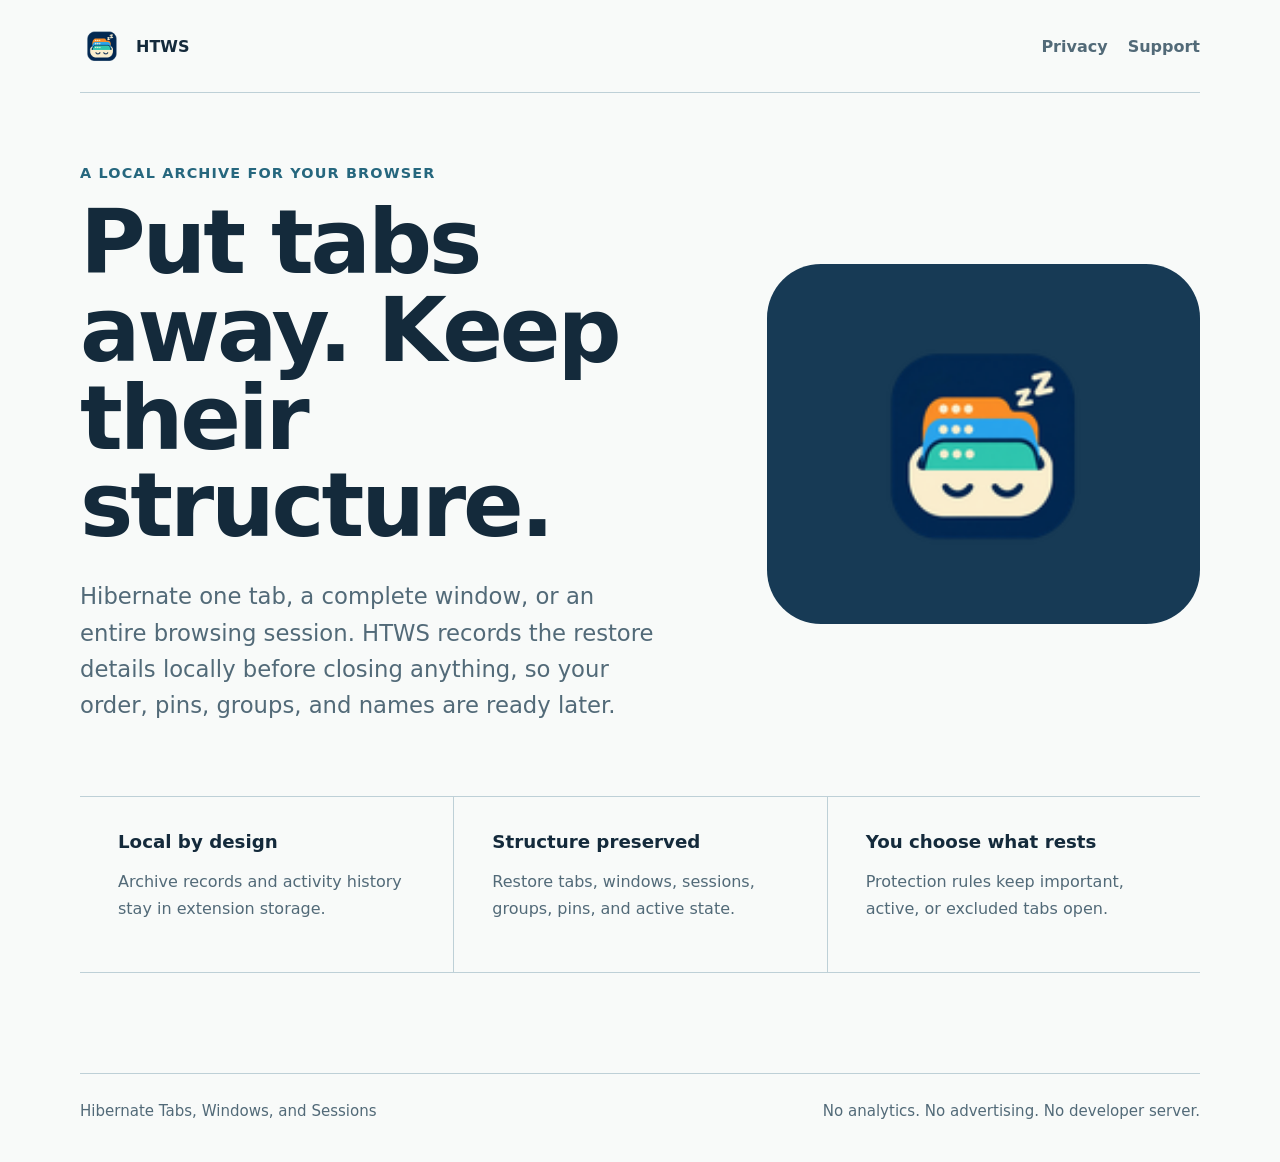
==== index.html @ d1ae0f8e "initial commit" ====
<!doctype html>
<html lang="en">
  <head>
    <meta charset="utf-8" />
    <meta name="viewport" content="width=device-width, initial-scale=1" />
    <meta
      name="description"
      content="Hibernate tabs, windows, and complete browsing sessions, then restore their structure when you are ready."
    />
    <title>Hibernate Tabs, Windows, and Sessions</title>
    <link rel="icon" href="assets/icon-128.png" />
    <link rel="stylesheet" href="styles.css" />
  </head>
  <body>
    <header class="site-header">
      <a class="brand" href="index.html">
        <img src="assets/icon-128.png" alt="" />
        <span>HTWS</span>
      </a>
      <nav aria-label="Primary navigation">
        <a href="privacy.html">Privacy</a>
        <a href="support.html">Support</a>
      </nav>
    </header>
    <main>
      <section class="hero">
        <div>
          <p class="eyebrow">A local archive for your browser</p>
          <h1>Put tabs away. Keep their structure.</h1>
          <p class="lead">
            Hibernate one tab, a complete window, or an entire browsing session.
            HTWS records the restore details locally before closing anything, so
            your order, pins, groups, and names are ready later.
          </p>
        </div>
        <div class="hero-mark" aria-hidden="true">
          <img src="assets/icon-128.png" alt="" />
        </div>
      </section>
      <section class="feature-band" aria-label="Product highlights">
        <div class="feature">
          <strong>Local by design</strong>
          <p>Archive records and activity history stay in extension storage.</p>
        </div>
        <div class="feature">
          <strong>Structure preserved</strong>
          <p>
            Restore tabs, windows, sessions, groups, pins, and active state.
          </p>
        </div>
        <div class="feature">
          <strong>You choose what rests</strong>
          <p>Protection rules keep important, active, or excluded tabs open.</p>
        </div>
      </section>
    </main>
    <footer class="site-footer">
      <span>Hibernate Tabs, Windows, and Sessions</span>
      <span>No analytics. No advertising. No developer server.</span>
    </footer>
  </body>
</html>
---- styles.css ----
:root {
  color-scheme: light;
  --ink: #142a3b;
  --muted: #526a78;
  --deep-blue: #173a55;
  --soft-blue: #e7f0f3;
  --paper: #f8faf9;
  --teal: #42a99e;
  --orange: #ed9a4a;
  --yellow: #f1c44f;
  font-family: "Segoe UI", system-ui, sans-serif;
}

* {
  box-sizing: border-box;
}

body {
  margin: 0;
  color: var(--ink);
  background: var(--paper);
}

a {
  color: #155f8e;
  text-underline-offset: 0.2em;
}

a:hover,
a:focus-visible {
  color: #0f4568;
}

.site-header,
.site-footer,
main {
  width: min(1120px, calc(100% - 40px));
  margin-inline: auto;
}

.site-header {
  display: flex;
  align-items: center;
  justify-content: space-between;
  gap: 24px;
  padding-block: 24px;
  border-bottom: 1px solid #bed0d7;
}

.brand {
  display: flex;
  align-items: center;
  gap: 12px;
  color: var(--ink);
  font-weight: 750;
  text-decoration: none;
}

.brand img {
  width: 44px;
  height: 44px;
}

nav {
  display: flex;
  flex-wrap: wrap;
  gap: 20px;
}

nav a {
  color: var(--muted);
  font-weight: 650;
  text-decoration: none;
}

.hero {
  display: grid;
  grid-template-columns: minmax(0, 1.15fr) minmax(260px, 0.85fr);
  gap: clamp(40px, 8vw, 100px);
  align-items: center;
  min-height: 590px;
  padding-block: 72px;
}

.eyebrow {
  margin: 0 0 18px;
  color: #26677e;
  font-size: 0.9rem;
  font-weight: 750;
  letter-spacing: 0.08em;
  text-transform: uppercase;
}

h1,
h2 {
  margin: 0;
  letter-spacing: -0.035em;
}

h1 {
  max-width: 14ch;
  font-size: clamp(3.1rem, 7vw, 6.2rem);
  line-height: 0.98;
}

h2 {
  font-size: clamp(2rem, 4vw, 3.4rem);
  line-height: 1.05;
}

.lead {
  max-width: 62ch;
  margin: 28px 0 0;
  color: var(--muted);
  font-size: clamp(1.15rem, 2vw, 1.42rem);
  line-height: 1.6;
}

.hero-mark {
  display: grid;
  place-items: center;
  min-height: 360px;
  border-radius: 54px;
  background: var(--deep-blue);
}

.hero-mark img {
  width: min(64%, 280px);
  height: auto;
}

.feature-band {
  display: grid;
  grid-template-columns: repeat(3, 1fr);
  margin-block: 0 100px;
  border-block: 1px solid #bed0d7;
}

.feature {
  padding: 34px clamp(18px, 3vw, 38px);
}

.feature + .feature {
  border-left: 1px solid #bed0d7;
}

.feature strong {
  display: block;
  margin-bottom: 10px;
  font-size: 1.14rem;
}

.feature p,
.content p,
.content li {
  color: var(--muted);
  line-height: 1.7;
}

.content {
  max-width: 76ch;
  padding-block: 72px 110px;
}

.content h1 {
  max-width: none;
  margin-bottom: 18px;
  font-size: clamp(2.7rem, 6vw, 5rem);
}

.content h2 {
  margin-top: 56px;
  font-size: 1.75rem;
  letter-spacing: -0.02em;
}

.content li + li {
  margin-top: 8px;
}

.updated {
  margin-bottom: 42px;
  color: #26677e;
  font-weight: 700;
}

.site-footer {
  display: flex;
  justify-content: space-between;
  gap: 20px;
  padding-block: 28px 42px;
  border-top: 1px solid #bed0d7;
  color: var(--muted);
  font-size: 0.94rem;
}

@media (max-width: 760px) {
  .site-header,
  .site-footer {
    align-items: flex-start;
    flex-direction: column;
  }

  .hero {
    grid-template-columns: 1fr;
    min-height: auto;
  }

  .hero-mark {
    min-height: 300px;
  }

  .feature-band {
    grid-template-columns: 1fr;
  }

  .feature + .feature {
    border-top: 1px solid #bed0d7;
    border-left: 0;
  }
}
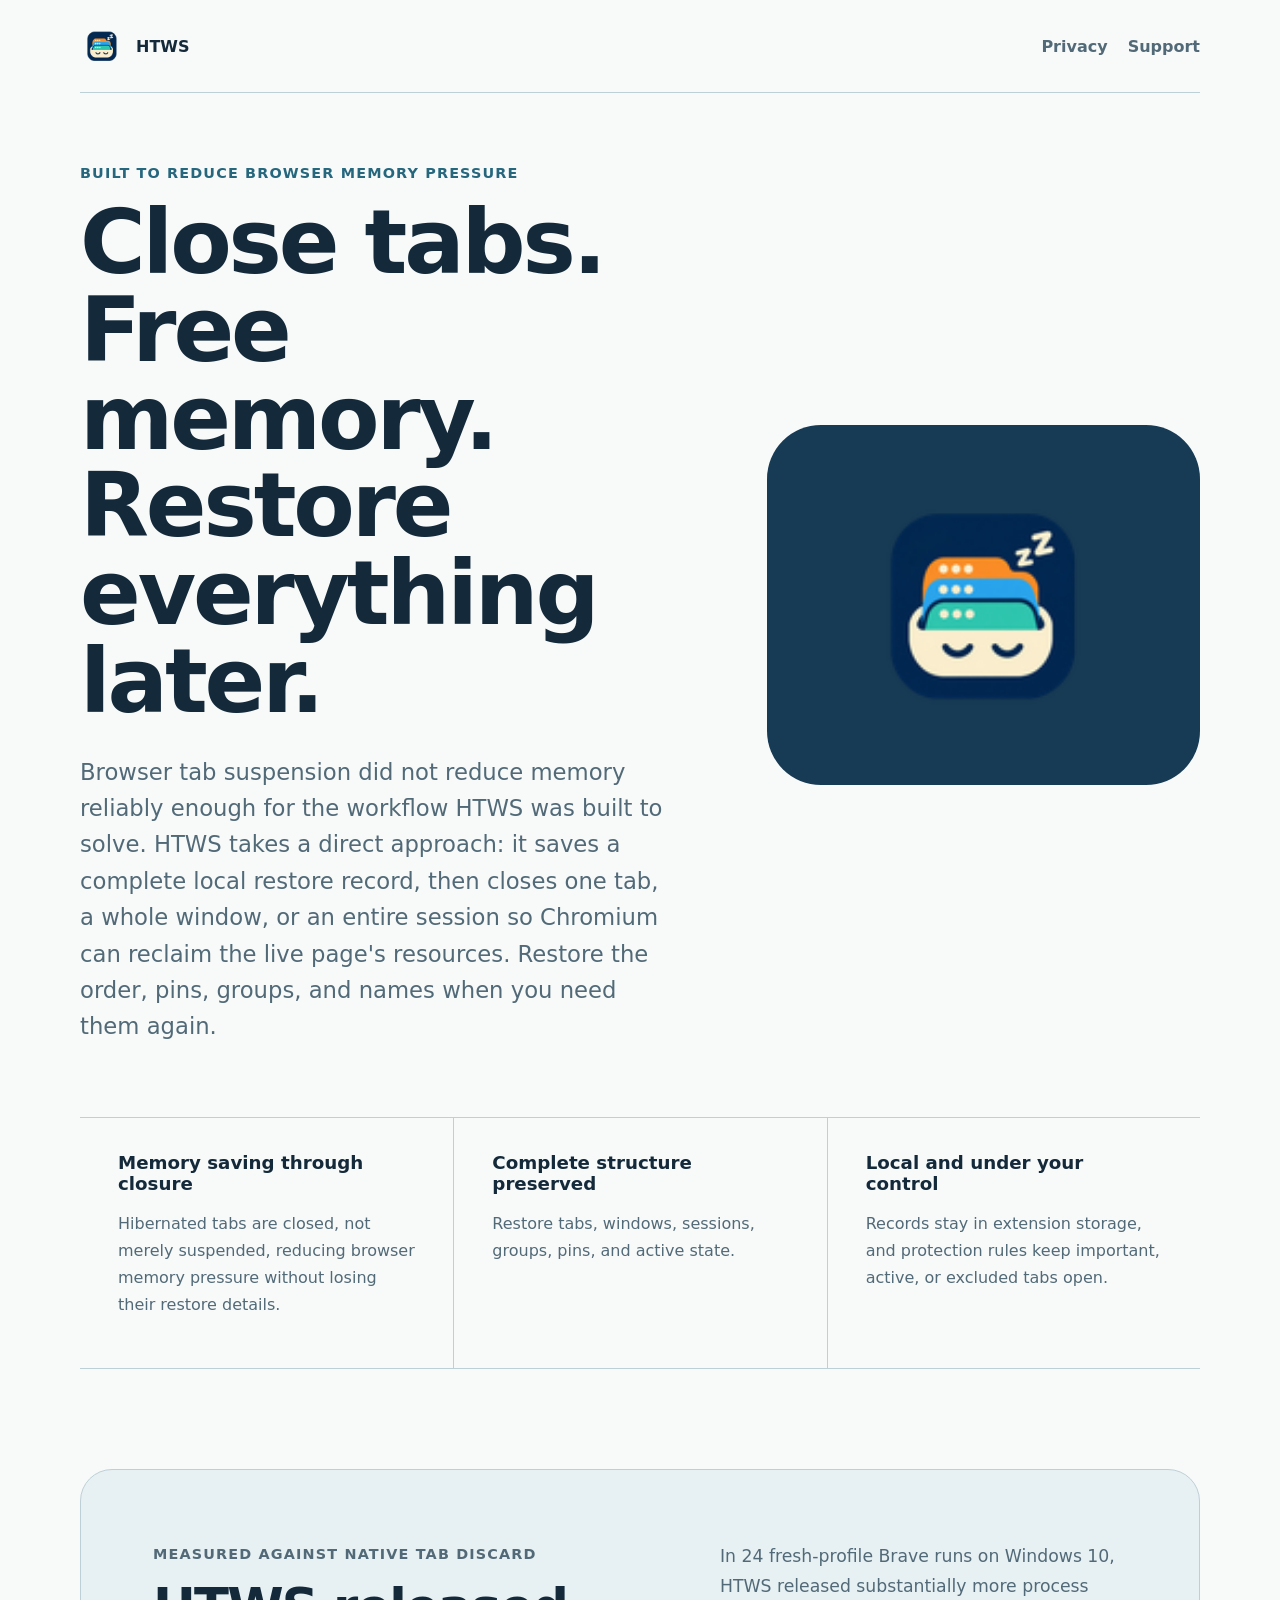
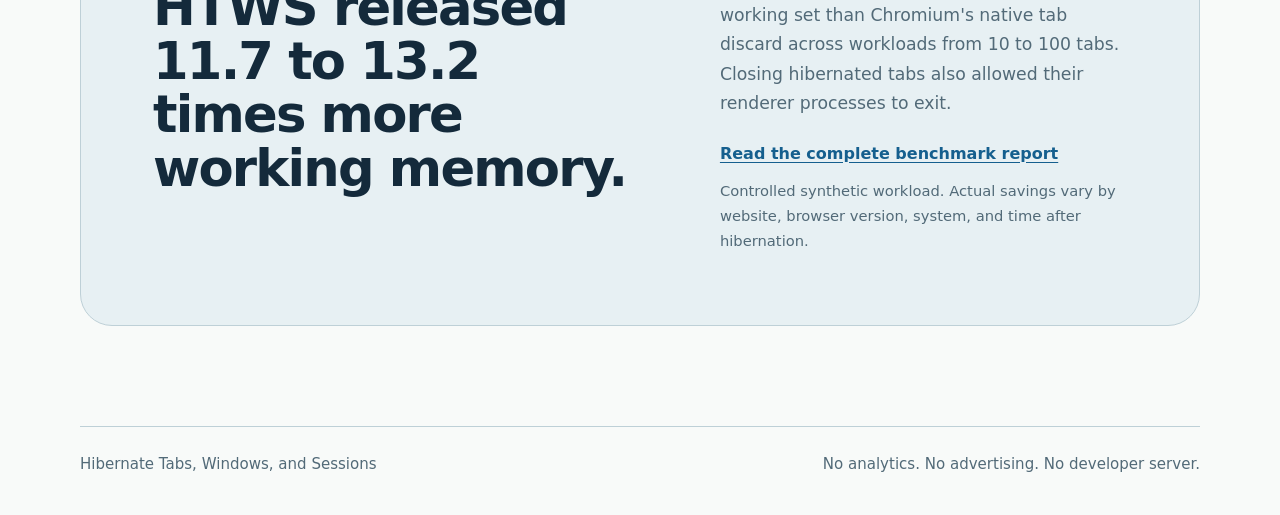
==== commit 6771ad2e: "add memory savings benchmark" ====
--- a/index.html
+++ b/index.html
@@ -5,7 +5,7 @@
     <meta name="viewport" content="width=device-width, initial-scale=1" />
     <meta
       name="description"
-      content="Hibernate tabs, windows, and complete browsing sessions, then restore their structure when you are ready."
+      content="Free browser memory by saving complete local restore records and closing tabs, windows, or entire browsing sessions until you need them again."
     />
     <title>Hibernate Tabs, Windows, and Sessions</title>
     <link rel="icon" href="assets/icon-128.png" />
@@ -25,12 +25,15 @@
     <main>
       <section class="hero">
         <div>
-          <p class="eyebrow">A local archive for your browser</p>
-          <h1>Put tabs away. Keep their structure.</h1>
+          <p class="eyebrow">Built to reduce browser memory pressure</p>
+          <h1>Close tabs. Free memory. Restore everything later.</h1>
           <p class="lead">
-            Hibernate one tab, a complete window, or an entire browsing session.
-            HTWS records the restore details locally before closing anything, so
-            your order, pins, groups, and names are ready later.
+            Browser tab suspension did not reduce memory reliably enough for the
+            workflow HTWS was built to solve. HTWS takes a direct approach: it
+            saves a complete local restore record, then closes one tab, a whole
+            window, or an entire session so Chromium can reclaim the live page's
+            resources. Restore the order, pins, groups, and names when you need
+            them again.
           </p>
         </div>
         <div class="hero-mark" aria-hidden="true">
@@ -39,18 +42,47 @@
       </section>
       <section class="feature-band" aria-label="Product highlights">
         <div class="feature">
-          <strong>Local by design</strong>
-          <p>Archive records and activity history stay in extension storage.</p>
+          <strong>Memory saving through closure</strong>
+          <p>
+            Hibernated tabs are closed, not merely suspended, reducing browser
+            memory pressure without losing their restore details.
+          </p>
         </div>
         <div class="feature">
-          <strong>Structure preserved</strong>
+          <strong>Complete structure preserved</strong>
           <p>
             Restore tabs, windows, sessions, groups, pins, and active state.
           </p>
         </div>
         <div class="feature">
-          <strong>You choose what rests</strong>
-          <p>Protection rules keep important, active, or excluded tabs open.</p>
+          <strong>Local and under your control</strong>
+          <p>
+            Records stay in extension storage, and protection rules keep
+            important, active, or excluded tabs open.
+          </p>
+        </div>
+      </section>
+      <section class="evidence" aria-labelledby="evidence-title">
+        <div>
+          <p class="eyebrow">Measured against native tab discard</p>
+          <h2 id="evidence-title">
+            HTWS released 11.7 to 13.2 times more working memory.
+          </h2>
+        </div>
+        <div class="evidence-copy">
+          <p>
+            In 24 fresh-profile Brave runs on Windows 10, HTWS released
+            substantially more process working set than Chromium's native tab
+            discard across workloads from 10 to 100 tabs. Closing hibernated
+            tabs also allowed their renderer processes to exit.
+          </p>
+          <a href="assets/HTWS-memory-savings-benchmark.pdf">
+            Read the complete benchmark report
+          </a>
+          <p class="evidence-note">
+            Controlled synthetic workload. Actual savings vary by website,
+            browser version, system, and time after hibernation.
+          </p>
         </div>
       </section>
     </main>
--- a/styles.css
+++ b/styles.css
@@ -151,10 +151,43 @@
 }
 
 .feature p,
+.evidence p,
 .content p,
 .content li {
   color: var(--muted);
   line-height: 1.7;
+}
+
+.evidence {
+  display: grid;
+  grid-template-columns: minmax(0, 1fr) minmax(300px, 0.85fr);
+  gap: clamp(34px, 7vw, 88px);
+  align-items: start;
+  margin-block: 0 100px;
+  padding: clamp(36px, 6vw, 72px);
+  border: 1px solid #bed0d7;
+  border-radius: 32px;
+  background: var(--soft-blue);
+}
+
+.evidence .eyebrow {
+  margin-bottom: 14px;
+}
+
+.evidence-copy p:first-child {
+  margin-top: 0;
+  font-size: 1.08rem;
+}
+
+.evidence-copy a {
+  display: inline-block;
+  margin-top: 8px;
+  font-weight: 750;
+}
+
+.evidence-note {
+  margin-bottom: 0;
+  font-size: 0.92rem;
 }
 
 .content {
@@ -214,6 +247,10 @@
     grid-template-columns: 1fr;
   }
 
+  .evidence {
+    grid-template-columns: 1fr;
+  }
+
   .feature + .feature {
     border-top: 1px solid #bed0d7;
     border-left: 0;
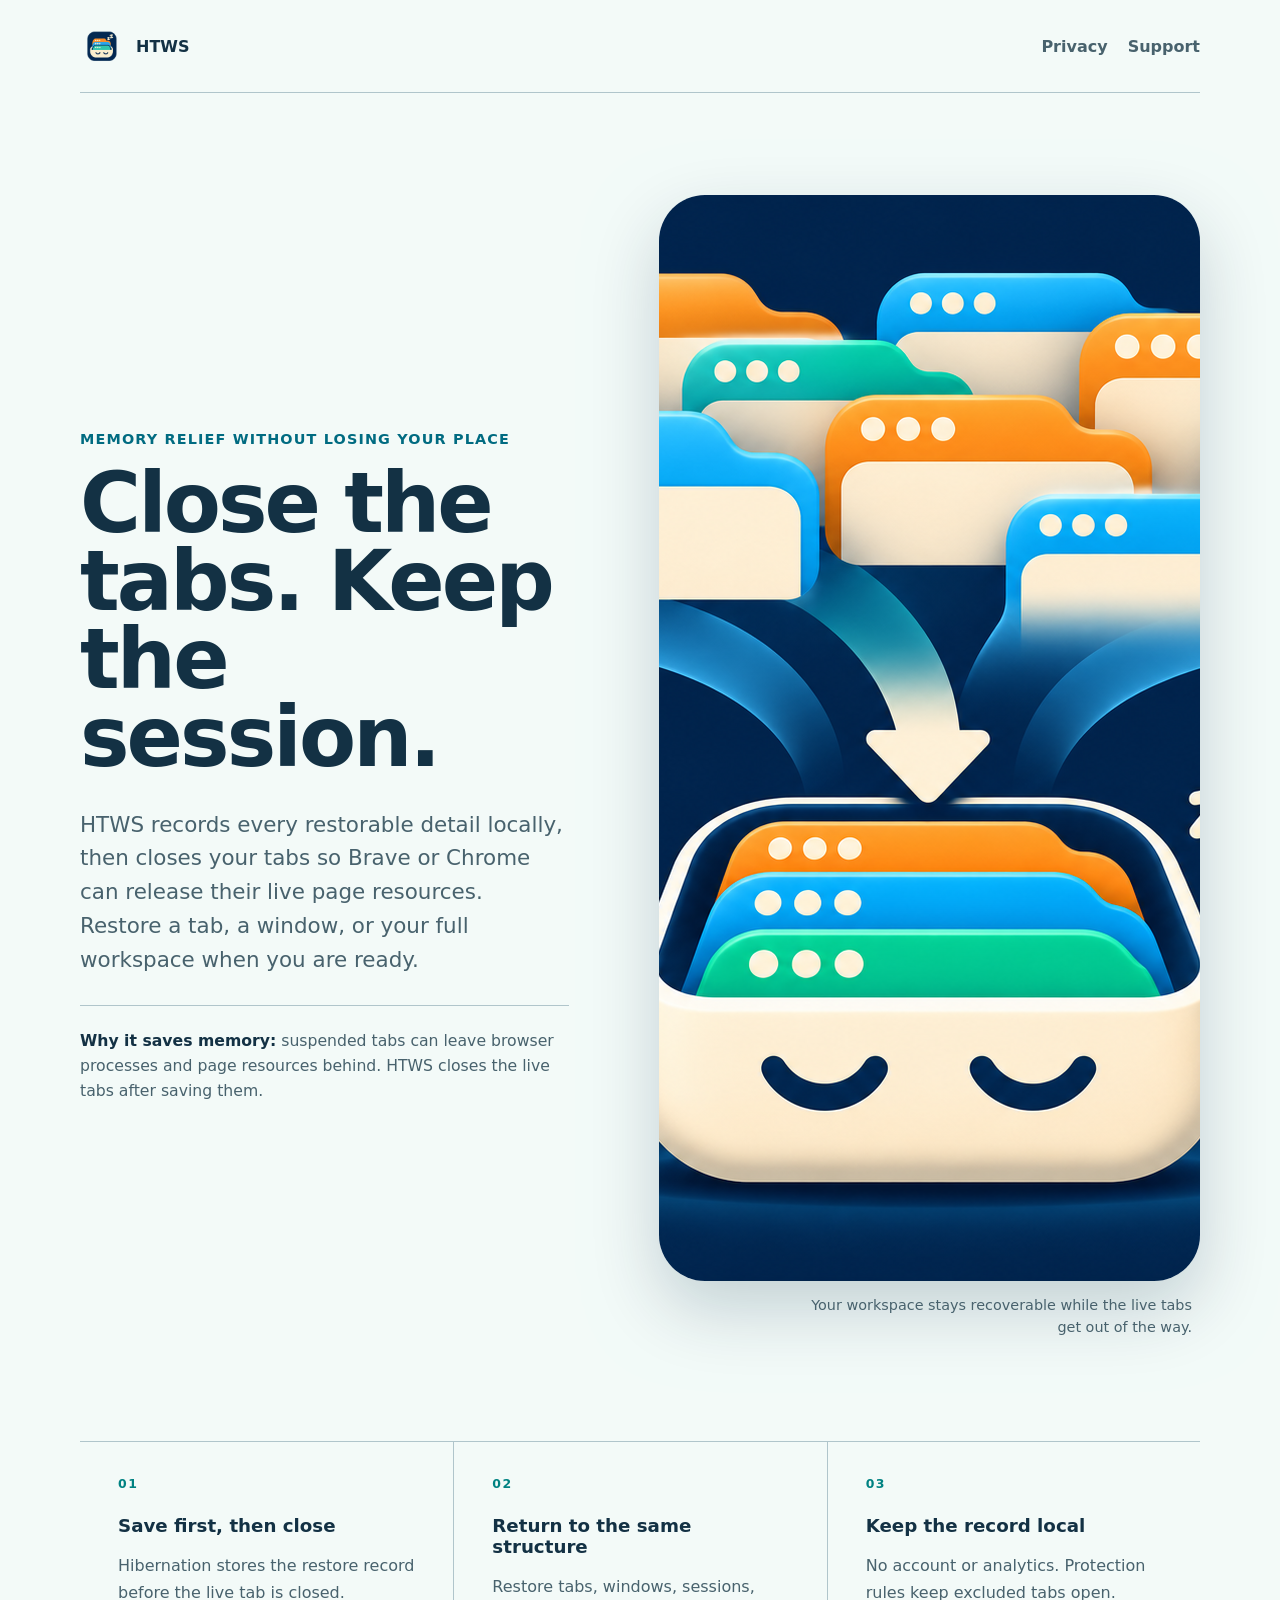
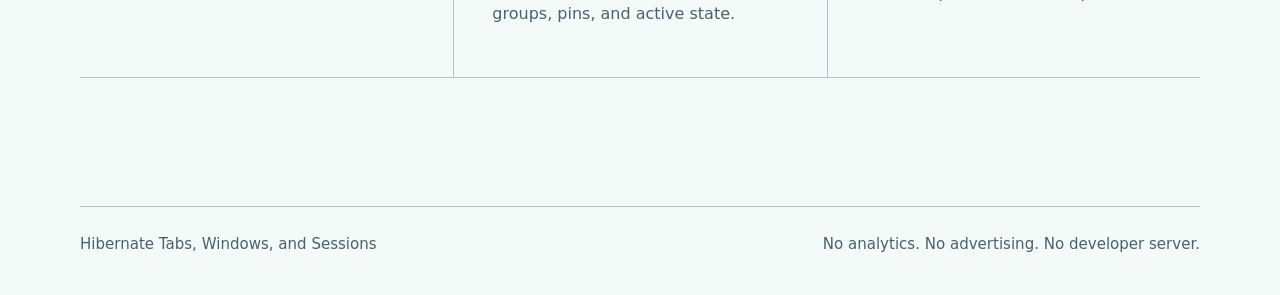
==== commit 1299d1af: "improve homepage hero and layout" ====
--- a/index.html
+++ b/index.html
@@ -24,64 +24,54 @@
     </header>
     <main>
       <section class="hero">
-        <div>
-          <p class="eyebrow">Built to reduce browser memory pressure</p>
-          <h1>Close tabs. Free memory. Restore everything later.</h1>
+        <div class="hero-copy">
+          <p class="eyebrow">Memory relief without losing your place</p>
+          <h1>Close the tabs. Keep the session.</h1>
           <p class="lead">
-            Browser tab suspension did not reduce memory reliably enough for the
-            workflow HTWS was built to solve. HTWS takes a direct approach: it
-            saves a complete local restore record, then closes one tab, a whole
-            window, or an entire session so Chromium can reclaim the live page's
-            resources. Restore the order, pins, groups, and names when you need
-            them again.
+            HTWS records every restorable detail locally, then closes your tabs
+            so Brave or Chrome can release their live page resources. Restore a
+            tab, a window, or your full workspace when you are ready.
+          </p>
+          <p class="memory-note">
+            <strong>Why it saves memory:</strong> suspended tabs can leave
+            browser processes and page resources behind. HTWS closes the live
+            tabs after saving them.
           </p>
         </div>
-        <div class="hero-mark" aria-hidden="true">
-          <img src="assets/icon-128.png" alt="" />
-        </div>
+        <figure class="hero-visual">
+          <img
+            src="assets/htws-memory-relief-hero.png"
+            alt="Open browser tabs flowing into a compact sleeping archive"
+            width="1448"
+            height="1086"
+            fetchpriority="high"
+          />
+          <figcaption>
+            Your workspace stays recoverable while the live tabs get out of the
+            way.
+          </figcaption>
+        </figure>
       </section>
       <section class="feature-band" aria-label="Product highlights">
         <div class="feature">
-          <strong>Memory saving through closure</strong>
+          <span class="feature-kicker">01</span>
+          <strong>Save first, then close</strong>
           <p>
-            Hibernated tabs are closed, not merely suspended, reducing browser
-            memory pressure without losing their restore details.
+            Hibernation stores the restore record before the live tab is closed.
           </p>
         </div>
         <div class="feature">
-          <strong>Complete structure preserved</strong>
+          <span class="feature-kicker">02</span>
+          <strong>Return to the same structure</strong>
           <p>
             Restore tabs, windows, sessions, groups, pins, and active state.
           </p>
         </div>
         <div class="feature">
-          <strong>Local and under your control</strong>
+          <span class="feature-kicker">03</span>
+          <strong>Keep the record local</strong>
           <p>
-            Records stay in extension storage, and protection rules keep
-            important, active, or excluded tabs open.
-          </p>
-        </div>
-      </section>
-      <section class="evidence" aria-labelledby="evidence-title">
-        <div>
-          <p class="eyebrow">Measured against native tab discard</p>
-          <h2 id="evidence-title">
-            HTWS released 11.7 to 13.2 times more working memory.
-          </h2>
-        </div>
-        <div class="evidence-copy">
-          <p>
-            In 24 fresh-profile Brave runs on Windows 10, HTWS released
-            substantially more process working set than Chromium's native tab
-            discard across workloads from 10 to 100 tabs. Closing hibernated
-            tabs also allowed their renderer processes to exit.
-          </p>
-          <a href="assets/HTWS-memory-savings-benchmark.pdf">
-            Read the complete benchmark report
-          </a>
-          <p class="evidence-note">
-            Controlled synthetic workload. Actual savings vary by website,
-            browser version, system, and time after hibernation.
+            No account or analytics. Protection rules keep excluded tabs open.
           </p>
         </div>
       </section>
--- a/styles.css
+++ b/styles.css
@@ -1,13 +1,12 @@
 :root {
   color-scheme: light;
-  --ink: #142a3b;
-  --muted: #526a78;
-  --deep-blue: #173a55;
-  --soft-blue: #e7f0f3;
-  --paper: #f8faf9;
-  --teal: #42a99e;
-  --orange: #ed9a4a;
-  --yellow: #f1c44f;
+  --ink: oklch(30% 0.05 240deg);
+  --muted: oklch(48% 0.035 225deg);
+  --deep-blue: oklch(29% 0.09 245deg);
+  --soft-blue: oklch(94% 0.02 220deg);
+  --paper: oklch(98% 0.008 175deg);
+  --teal: oklch(68% 0.12 180deg);
+  --rule: oklch(81% 0.025 215deg);
   font-family: "Segoe UI", system-ui, sans-serif;
 }
 
@@ -22,13 +21,13 @@
 }
 
 a {
-  color: #155f8e;
+  color: oklch(46% 0.12 235deg);
   text-underline-offset: 0.2em;
 }
 
 a:hover,
 a:focus-visible {
-  color: #0f4568;
+  color: oklch(36% 0.1 235deg);
 }
 
 .site-header,
@@ -44,7 +43,7 @@
   justify-content: space-between;
   gap: 24px;
   padding-block: 24px;
-  border-bottom: 1px solid #bed0d7;
+  border-bottom: 1px solid var(--rule);
 }
 
 .brand {
@@ -75,16 +74,20 @@
 
 .hero {
   display: grid;
-  grid-template-columns: minmax(0, 1.15fr) minmax(260px, 0.85fr);
-  gap: clamp(40px, 8vw, 100px);
+  grid-template-columns: minmax(0, 0.95fr) minmax(360px, 1.05fr);
+  gap: clamp(44px, 7vw, 92px);
   align-items: center;
-  min-height: 590px;
-  padding-block: 72px;
+  min-height: 640px;
+  padding-block: clamp(64px, 8vw, 104px);
+}
+
+.hero-copy {
+  padding-block: 24px;
 }
 
 .eyebrow {
   margin: 0 0 18px;
-  color: #26677e;
+  color: oklch(48% 0.1 215deg);
   font-size: 0.9rem;
   font-weight: 750;
   letter-spacing: 0.08em;
@@ -98,9 +101,9 @@
 }
 
 h1 {
-  max-width: 14ch;
-  font-size: clamp(3.1rem, 7vw, 6.2rem);
-  line-height: 0.98;
+  max-width: 11ch;
+  font-size: clamp(3.5rem, 6.5vw, 6rem);
+  line-height: 0.94;
 }
 
 h2 {
@@ -109,31 +112,54 @@
 }
 
 .lead {
-  max-width: 62ch;
+  max-width: 55ch;
+  margin: 30px 0 0;
+  color: var(--muted);
+  font-size: clamp(1.12rem, 1.7vw, 1.34rem);
+  line-height: 1.58;
+}
+
+.memory-note {
+  max-width: 52ch;
   margin: 28px 0 0;
-  color: var(--muted);
-  font-size: clamp(1.15rem, 2vw, 1.42rem);
+  padding-top: 22px;
+  border-top: 1px solid var(--rule);
+  color: var(--muted);
+  font-size: 0.98rem;
   line-height: 1.6;
 }
 
-.hero-mark {
-  display: grid;
-  place-items: center;
-  min-height: 360px;
-  border-radius: 54px;
-  background: var(--deep-blue);
-}
-
-.hero-mark img {
-  width: min(64%, 280px);
-  height: auto;
+.memory-note strong {
+  color: var(--ink);
+}
+
+.hero-visual {
+  margin: 0;
+}
+
+.hero-visual img {
+  display: block;
+  width: 100%;
+  aspect-ratio: 4 / 3;
+  border-radius: clamp(24px, 4vw, 46px);
+  object-fit: cover;
+  box-shadow: 0 28px 70px oklch(26% 0.07 240deg / 20%);
+}
+
+.hero-visual figcaption {
+  max-width: 44ch;
+  margin: 14px 8px 0 auto;
+  color: var(--muted);
+  font-size: 0.9rem;
+  line-height: 1.5;
+  text-align: right;
 }
 
 .feature-band {
   display: grid;
   grid-template-columns: repeat(3, 1fr);
-  margin-block: 0 100px;
-  border-block: 1px solid #bed0d7;
+  margin-block: 0 clamp(80px, 10vw, 128px);
+  border-block: 1px solid var(--rule);
 }
 
 .feature {
@@ -141,7 +167,16 @@
 }
 
 .feature + .feature {
-  border-left: 1px solid #bed0d7;
+  border-left: 1px solid var(--rule);
+}
+
+.feature-kicker {
+  display: block;
+  margin-bottom: 24px;
+  color: oklch(54% 0.11 195deg);
+  font-size: 0.78rem;
+  font-weight: 800;
+  letter-spacing: 0.12em;
 }
 
 .feature strong {
@@ -151,43 +186,10 @@
 }
 
 .feature p,
-.evidence p,
 .content p,
 .content li {
   color: var(--muted);
   line-height: 1.7;
-}
-
-.evidence {
-  display: grid;
-  grid-template-columns: minmax(0, 1fr) minmax(300px, 0.85fr);
-  gap: clamp(34px, 7vw, 88px);
-  align-items: start;
-  margin-block: 0 100px;
-  padding: clamp(36px, 6vw, 72px);
-  border: 1px solid #bed0d7;
-  border-radius: 32px;
-  background: var(--soft-blue);
-}
-
-.evidence .eyebrow {
-  margin-bottom: 14px;
-}
-
-.evidence-copy p:first-child {
-  margin-top: 0;
-  font-size: 1.08rem;
-}
-
-.evidence-copy a {
-  display: inline-block;
-  margin-top: 8px;
-  font-weight: 750;
-}
-
-.evidence-note {
-  margin-bottom: 0;
-  font-size: 0.92rem;
 }
 
 .content {
@@ -213,7 +215,7 @@
 
 .updated {
   margin-bottom: 42px;
-  color: #26677e;
+  color: oklch(48% 0.1 215deg);
   font-weight: 700;
 }
 
@@ -222,7 +224,7 @@
   justify-content: space-between;
   gap: 20px;
   padding-block: 28px 42px;
-  border-top: 1px solid #bed0d7;
+  border-top: 1px solid var(--rule);
   color: var(--muted);
   font-size: 0.94rem;
 }
@@ -236,23 +238,30 @@
 
   .hero {
     grid-template-columns: 1fr;
+    gap: 46px;
     min-height: auto;
-  }
-
-  .hero-mark {
-    min-height: 300px;
+    padding-block: 54px 72px;
+  }
+
+  h1 {
+    max-width: 12ch;
+  }
+
+  .hero-copy {
+    padding-block: 0;
+  }
+
+  .hero-visual figcaption {
+    margin-inline: 4px;
+    text-align: left;
   }
 
   .feature-band {
     grid-template-columns: 1fr;
   }
 
-  .evidence {
-    grid-template-columns: 1fr;
-  }
-
   .feature + .feature {
-    border-top: 1px solid #bed0d7;
+    border-top: 1px solid var(--rule);
     border-left: 0;
   }
 }
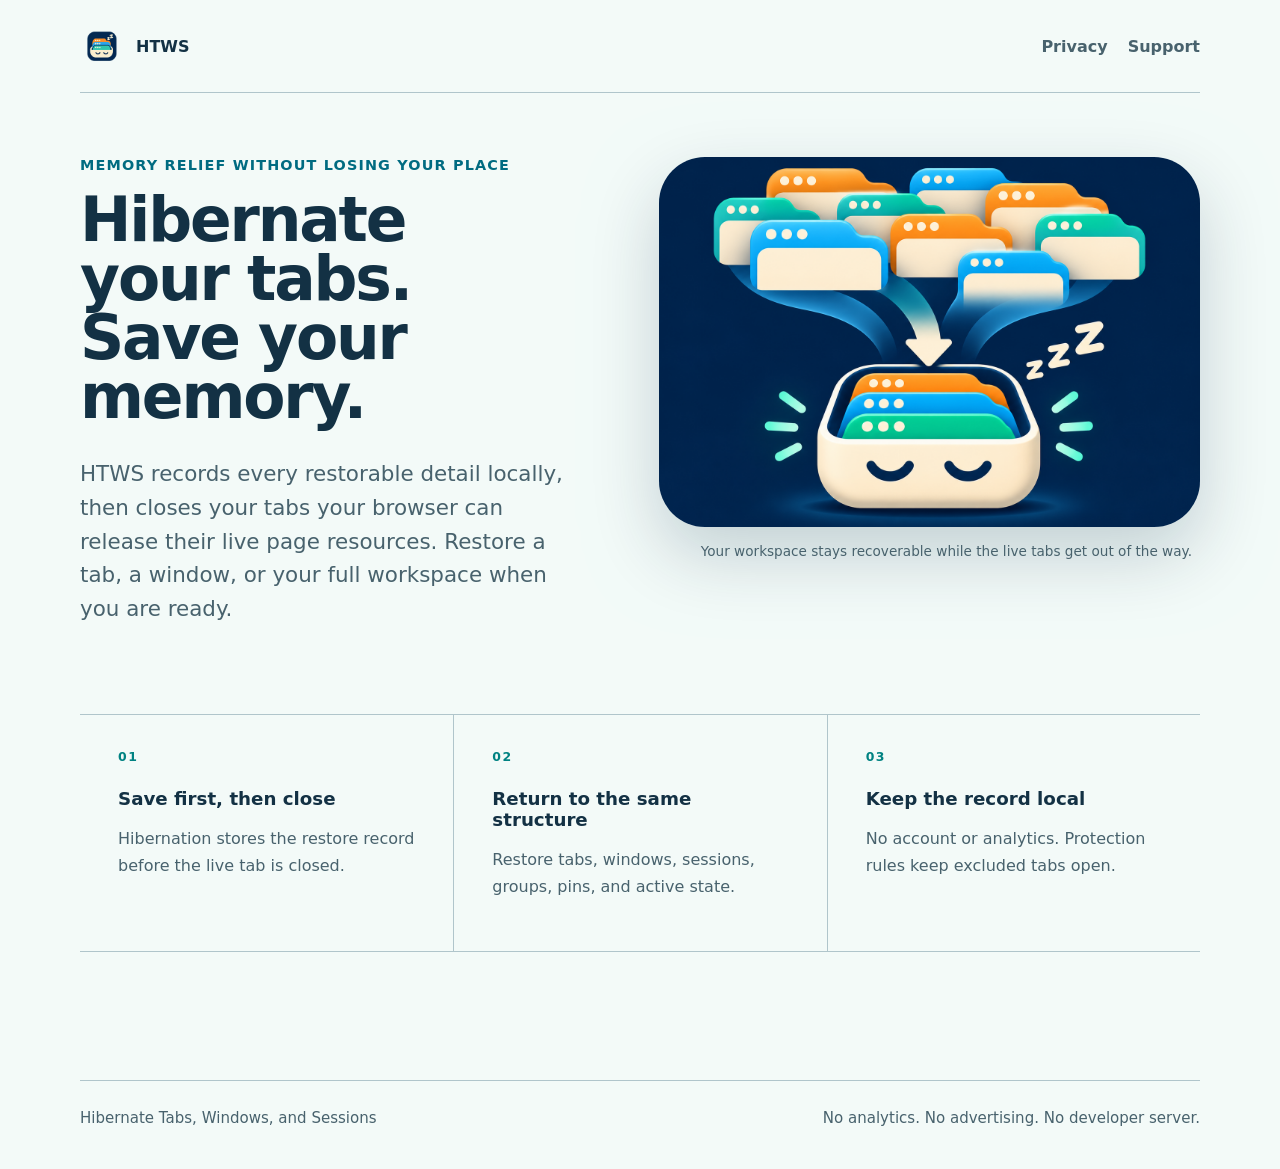
==== commit 19394cf1: "tighten homepage hero layout" ====
--- a/index.html
+++ b/index.html
@@ -26,16 +26,11 @@
       <section class="hero">
         <div class="hero-copy">
           <p class="eyebrow">Memory relief without losing your place</p>
-          <h1>Close the tabs. Keep the session.</h1>
+          <h1>Hibernate your tabs. Save your memory.</h1>
           <p class="lead">
             HTWS records every restorable detail locally, then closes your tabs
-            so Brave or Chrome can release their live page resources. Restore a
-            tab, a window, or your full workspace when you are ready.
-          </p>
-          <p class="memory-note">
-            <strong>Why it saves memory:</strong> suspended tabs can leave
-            browser processes and page resources behind. HTWS closes the live
-            tabs after saving them.
+            your browser can release their live page resources. Restore a tab, a
+            window, or your full workspace when you are ready.
           </p>
         </div>
         <figure class="hero-visual">
--- a/styles.css
+++ b/styles.css
@@ -76,13 +76,12 @@
   display: grid;
   grid-template-columns: minmax(0, 0.95fr) minmax(360px, 1.05fr);
   gap: clamp(44px, 7vw, 92px);
-  align-items: center;
-  min-height: 640px;
-  padding-block: clamp(64px, 8vw, 104px);
+  align-items: start;
+  padding-block: clamp(42px, 5vw, 68px) clamp(56px, 7vw, 88px);
 }
 
 .hero-copy {
-  padding-block: 24px;
+  padding-block: 0;
 }
 
 .eyebrow {
@@ -101,9 +100,9 @@
 }
 
 h1 {
-  max-width: 11ch;
-  font-size: clamp(3.5rem, 6.5vw, 6rem);
-  line-height: 0.94;
+  max-width: 15ch;
+  font-size: clamp(3.25rem, 4.8vw, 4.35rem);
+  line-height: 0.96;
 }
 
 h2 {
@@ -119,20 +118,6 @@
   line-height: 1.58;
 }
 
-.memory-note {
-  max-width: 52ch;
-  margin: 28px 0 0;
-  padding-top: 22px;
-  border-top: 1px solid var(--rule);
-  color: var(--muted);
-  font-size: 0.98rem;
-  line-height: 1.6;
-}
-
-.memory-note strong {
-  color: var(--ink);
-}
-
 .hero-visual {
   margin: 0;
 }
@@ -140,17 +125,19 @@
 .hero-visual img {
   display: block;
   width: 100%;
-  aspect-ratio: 4 / 3;
+  height: clamp(330px, 31vw, 370px);
   border-radius: clamp(24px, 4vw, 46px);
+  background: var(--deep-blue);
   object-fit: cover;
+  object-position: center;
   box-shadow: 0 28px 70px oklch(26% 0.07 240deg / 20%);
 }
 
 .hero-visual figcaption {
-  max-width: 44ch;
+  max-width: none;
   margin: 14px 8px 0 auto;
   color: var(--muted);
-  font-size: 0.9rem;
+  font-size: 0.85rem;
   line-height: 1.5;
   text-align: right;
 }
@@ -239,12 +226,11 @@
   .hero {
     grid-template-columns: 1fr;
     gap: 46px;
-    min-height: auto;
     padding-block: 54px 72px;
   }
 
   h1 {
-    max-width: 12ch;
+    max-width: 13ch;
   }
 
   .hero-copy {
@@ -256,6 +242,11 @@
     text-align: left;
   }
 
+  .hero-visual img {
+    height: auto;
+    aspect-ratio: 4 / 3;
+  }
+
   .feature-band {
     grid-template-columns: 1fr;
   }
